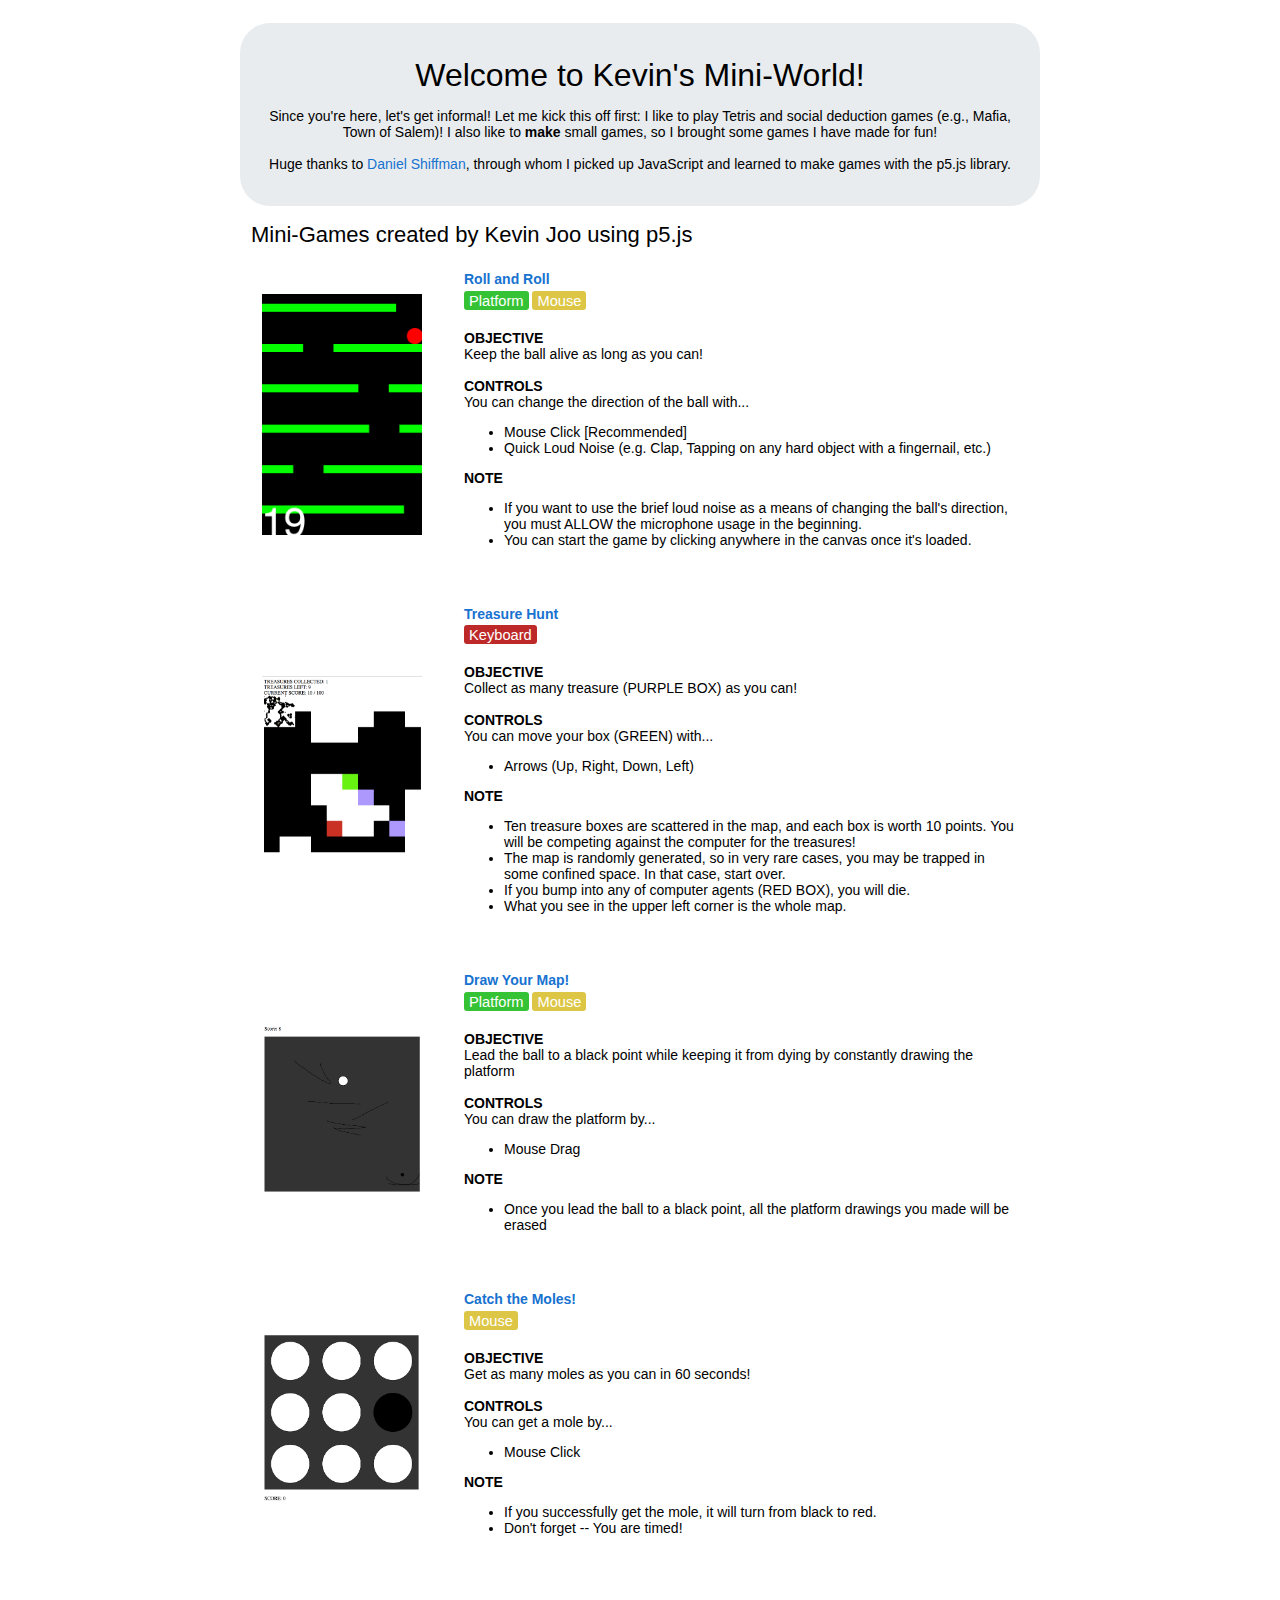
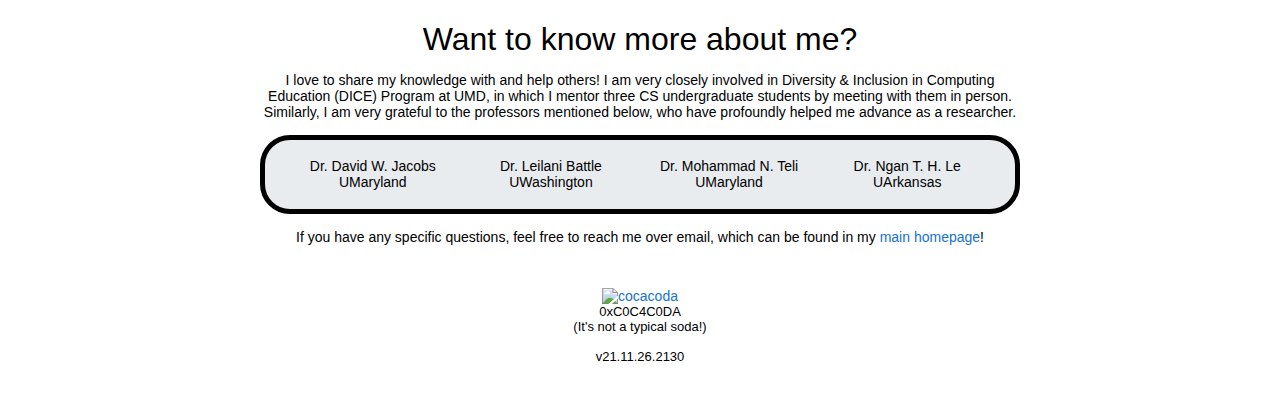
==== miniworld/index.html @ 4f2a66dd "Update the folder name & add honorable mention list" ====
<!DOCTYPE HTML>
<html lang="en"><head><meta http-equiv="Content-Type" content="text/html; charset=UTF-8">

  <title>Kevin Hyekang Joo</title>
  
  <meta name="author" content="Jon Barron">
  <meta name="viewport" content="width=device-width, initial-scale=1">
  
  <link rel="stylesheet" type="text/css" href="../stylesheet.css">
  <link rel="icon" type="image/png" href="../images/cocacoda.png">
  <link rel="stylesheet" href="https://cdn.jsdelivr.net/gh/jpswalsh/academicons@1/css/academicons.min.css">
</head>

<body>
  <table style="width:100%;max-width:800px;border:0px;border-spacing:0px;border-collapse:separate;margin-right:auto;margin-left:auto;"><tbody>
    <tr style="padding:0px">
      <td style="padding:0px">
        <table style="border-radius:30px;margin-top:15px;margin-bottom:15px;background-color:#e9ecef;width:100%;border:0px;border-spacing:0px;border-collapse:separate;margin-right:auto;margin-left:auto;"><tbody>
          <tr style="padding:0px">
            <td style="padding:2.5%;width:100%;vertical-align:middle">
              <p style="text-align:center">
                <name>Welcome to Kevin's Mini-World!</name>
              </p>
              <p style="text-align:center">
                Since you're here, let's get informal! Let me kick this off first: I like to play Tetris and social deduction games (e.g., Mafia, Town of Salem)!
                I also like to <strong>make</strong> small games, so I brought some games I have made for fun! 
                
                <br /><br />Huge thanks to <a href="https://shiffman.net/about/">Daniel Shiffman</a>, through whom I picked up JavaScript and learned to make games with the p5.js library.
              </p>
            </td>
          </tr>
        </tbody></table>
        <table width="100%" align="center" border="0" cellspacing="0" style="padding-left:10px;"><tbody>
          <tr>
            <td>
              <heading>Mini-Games created by Kevin Joo using p5.js</heading>
            </td>
          </tr>
        </tbody></table>
        <table width="100%" align="center" border="0" cellpadding="20"><tbody>
          <tr>
            <td style="padding:20px;width:25%;vertical-align:middle">
              <img src="roll-and-roll/roll.png" alt="roll" width="160">
            </td>
            <td width="75%" valign="center">
              <a href="roll-and-roll/index.html"><strong>Roll and Roll</strong></a>
              <br />
              <span class="category_years">Platform</span>
              <span class="category_new">Mouse</span>
              <br />
              <br />
              <strong>OBJECTIVE</strong><br />
              Keep the ball alive as long as you can!

              <br /><br />
              <strong>CONTROLS</strong><br />
              You can change the direction of the ball with...
              <ul>
                <li>Mouse Click [Recommended]</li>
                <li>Quick Loud Noise (e.g. Clap, Tapping on any hard object with a fingernail, etc.)</li>
              </ul>
              <strong>NOTE</strong><br />
              <ul>
                <li>If you want to use the brief loud noise as a means of changing the ball's direction, you must ALLOW the microphone usage in the beginning.</li>
                <li>You can start the game by clicking anywhere in the canvas once it's loaded.</li>
              </ul>
            </td>
          </tr>
        </tbody></table>
        <table width="100%" align="center" border="0" cellpadding="20"><tbody>
          <tr>
            <td style="padding:20px;width:25%;vertical-align:middle">
              <img src="treasure-hunt/SS/SS7.png" alt="roll" width="160">
            </td>
            <td width="75%" valign="center">
              <a href="treasure-hunt/index.html"><strong>Treasure Hunt</strong></a>
              <br />
              <span class="category_computervision">Keyboard</span>
              <br />
              <br />
              <strong>OBJECTIVE</strong><br />
              Collect as many treasure (PURPLE BOX) as you can!

              <br /><br />
              <strong>CONTROLS</strong><br />
              You can move your box (GREEN) with...
              <ul>
                <li>Arrows (Up, Right, Down, Left)</li>
              </ul>
              <strong>NOTE</strong><br />
              <ul>
                <li>Ten treasure boxes are scattered in the map, and each box is worth 10 points.  You will be competing against the computer for the treasures!</li>
                <li>The map is randomly generated, so in very rare cases, you may be trapped in some confined space.  In that case, start over.</li>
                <li>If you bump into any of computer agents (RED BOX), you will die.</li>
                <li>What you see in the upper left corner is the whole map.</li>
              </ul>
            </td>
          </tr>
        </tbody></table>
        <table width="100%" align="center" border="0" cellpadding="20"><tbody>
          <tr>
            <td style="padding:20px;width:25%;vertical-align:middle">
              <img src="draw-your-map/SS/SS1.png" alt="roll" width="160">
            </td>
            <td width="75%" valign="center">
              <a href="draw-your-map/index.html"><strong>Draw Your Map!</strong></a>
              <br />
              <span class="category_years">Platform</span>
              <span class="category_new">Mouse</span>
              <br />
              <br />
              <strong>OBJECTIVE</strong><br />
              Lead the ball to a black point while keeping it from dying by constantly drawing the platform

              <br /><br />
              <strong>CONTROLS</strong><br />
              You can draw the platform by...
              <ul>
                <li>Mouse Drag</li>
              </ul>
              <strong>NOTE</strong><br />
              <ul>
                <li>Once you lead the ball to a black point, all the platform drawings you made will be erased</li>
              </ul>
            </td>
          </tr>
        </tbody></table>
        <!-- <table width="100%" align="center" border="0" cellpadding="20"><tbody>
          <tr>
            <td style="padding:20px;width:25%;vertical-align:middle">
              <img src="hunter/Screenshot/SS4.png" alt="roll" width="160">
            </td>
            <td width="75%" valign="center">
              <a href="hunter/index.html"><strong>Hunter</strong></a>
              <br />
              <span class="category_new">Mouse</span>
              <br />
              <br />
              <strong>OBJECTIVE</strong><br />
              Kill all the enemies <strong>(Circles of any color & Rectangles in the air)</strong> while keeping track of your HP and Bullets.

              <br /><br />
              <strong>CONTROLS</strong><br />
              You can attack the enemies by...
              <ul>
                <li>Mouse Click</li>
              </ul>
              <strong>NOTE</strong><br />
              <ul>
                <li>Circular enemies are always on the terrain, while rectangular enemies are always in the air.</li>
                <li>Valuewise, white circular enemies &lt; colorful circular enemies &lt; rectangular enemies </li>
                <li>Circular enemies are immobile while rectangular enemies are mobile at differing speed</li>
              </ul>
            </td>
          </tr>
        </tbody></table> -->
        <table width="100%" align="center" border="0" cellpadding="20"><tbody>
          <tr>
            <td style="padding:20px;width:25%;vertical-align:middle">
              <img src="catch-the-moles/SS/SS1.png" alt="roll" width="160">
            </td>
            <td width="75%" valign="center">
              <a href="catch-the-moles/index.html"><strong>Catch the Moles!</strong></a>
              <br />
              <span class="category_new">Mouse</span>
              <br />
              <br />
              <strong>OBJECTIVE</strong><br />
              Get as many moles as you can in 60 seconds!

              <br /><br />
              <strong>CONTROLS</strong><br />
              You can get a mole by...
              <ul>
                <li>Mouse Click</li>
              </ul>
              <strong>NOTE</strong><br />
              <ul>
                <li>If you successfully get the mole, it will turn from black to red.</li>
                <li>Don't forget -- You are timed!</li>
              </ul>
            </td>
          </tr>
        </tbody></table>
      </td>
    </tr>
  </table>
  <table style="width:100%;max-width:800px;border:0px;border-spacing:0px;border-collapse:separate;margin-right:auto;margin-left:auto;"><tbody>
    <tr style="padding:0px">
      <td style="padding:0px">
        <table style="border-radius:30px;margin-top:15px;margin-bottom:15px;width:100%;border:0px;border-spacing:0px;border-collapse:separate;margin-right:auto;margin-left:auto;"><tbody>
          <tr style="padding:0px">
            <td style="padding:2.5%;width:100%;vertical-align:middle">
              <p style="text-align:center">
                <name>Want to know more about me?</name>
              </p>
              <p style="text-align:center">
                I love to share my knowledge with and help others! 
                I am very closely involved in Diversity & Inclusion in Computing Education (DICE) Program at UMD, in which I mentor three CS undergraduate students by meeting with them in person.
                Similarly, I am very grateful to the professors mentioned below, who have profoundly helped me advance as a researcher.
              </p>
              <table style="border: 5px solid;border-radius:30px;margin-top:15px;margin-bottom:15px;background-color:#e9ecef;width:100%;border-spacing:0px;border-collapse:separate;margin-right:auto;margin-left:auto;"><tbody>
                <tr style="padding:0px">
                  <td style="padding:2.5%;width:100%;vertical-align:middle">
                    <div style="text-align: center;">
                      <div class='row'>
                        <div class='column'>
                          Dr. David W. Jacobs
                        </div>
                        <div class='column'>
                          Dr. Leilani Battle
                        </div>
                        <div class='column'>
                          Dr. Mohammad N. Teli
                        </div>
                        <div class='column'>
                          Dr. Ngan T. H. Le
                        </div>
                      </div>
                      <div class='row'>
                        <div class='column'>
                          UMaryland
                        </div>
                        <div class='column'>
                          UWashington
                        </div>
                        <div class='column'>
                          UMaryland
                        </div>
                        <div class='column'>
                          UArkansas
                        </div>
                      </div>
                    </div>
                  </td>
                </tr>
              </tbody></table>
              <p style="text-align:center">
                If you have any specific questions, feel free to reach me over email, which can be found in my <a href="https://hyekang.info/">main homepage</a>!
              </p>
              <br />
              <p style="text-align:center;font-size:small;">
                <a href="https://raw.githubusercontent.com/hyekangjoo/hyekangjoo.github.io/master/images/cocacoda-orig.png"><img src="../images/cocacoda-orig.png" alt="cocacoda" width="50"></a>
                <br />
                0xC0C4C0DA
                <br />
                (It's not a typical soda!)
                <br />
                <br />
                v21.11.26.2130
              </p>
            </td>
          </tr>
        </tbody></table>
      </td>
    </tr>
  </tbody></table>
</body>

</html>
---- stylesheet.css ----
.row {
  display: flex;
  flex-direction: row;
  flex-wrap: wrap;
  width: 100%;
}

.column {
  display: flex;
  flex-direction: column;
  flex-basis: 100%;
  flex: 1;
}

.img_container {
  margin-right: 20px;
  display: inline-block;
}

.pic_img {
  width: 30px;
  height: 30px;
  filter: brightness(0);
}

.pic_img:hover {
  filter: brightness(0) invert(0.5);
}


.text {
  text-align:center;
}

.img_container .pic .pic_img .text {
  display: inline-block;
}

.scrolling::-webkit-scrollbar-track {
  /* border: 1px solid #000; */
  padding: 2px 0;
  border-radius: 10px;
  background-color: #ccc;
}

.scrolling::-webkit-scrollbar {
  width: 10px;
}

.scrolling::-webkit-scrollbar-thumb {
  border-radius: 10px;
  box-shadow: inset 0 0 6px rgba(0,0,0,.3);
  background-color: #e9ecef;
  /* border: 1px solid #000; */
}

.category_new {
  background-color: #ddc645;
  color: white;
  display: inline;
  border-radius: 3px;
  font-size: 11pt;
  padding: 1.5px 5px;
  font-weight: 500;
  line-height: 20pt;
}

.category_years {
  background-color: #35c335;
  color: white;
  display: inline;
  border-radius: 3px;
  font-size: 11pt;
  padding: 1.5px 5px;
  font-weight: 500;
  line-height: 20pt;
}

.category_list {
  background-color: #ccc;
  color: white;
  display: inline;
  border-radius: 3px;
  font-size: 11pt;
  padding: 1.5px 5px;
  font-weight: 500;
  line-height: 20pt;
}


.category_oral {
  background-color: #000;
  color: white;
  display: inline;
  border-radius: 3px;
  font-size: 11pt;
  padding: 1.5px 5px;
  font-weight: 500;
  line-height: 20pt;
}

.category_computervision {
  background-color: #bd2929;
  color: white;
  display: inline;
  border-radius: 3px;
  font-size: 11pt;
  padding: 1.5px 5px;
  font-weight: 500;
  line-height: 20pt;
}

.category_machinelearning {
  background-color: #47b9b9;
  color: white;
  display: inline;
  border-radius: 3px;
  font-size: 11pt;
  padding: 1.5px 5px;
  font-weight: 500;
  line-height: 20pt;
}

.category_hci {
  background-color: #674ac8;
  color: white;
  display: inline;
  border-radius: 3px;
  font-size: 11pt;
  padding: 1.5px 5px;
  font-weight: 500;
  line-height: 20pt;
}

/* latin-ext */
@font-face {
  font-family: 'Lato';
  font-style: italic;
  font-weight: 400;
  src: local('Lato Italic'), local('Lato-Italic'), url(https://fonts.gstatic.com/s/lato/v15/S6u8w4BMUTPHjxsAUi-qNiXg7eU0.woff2) format('woff2');
  unicode-range: U+0100-024F, U+0259, U+1E00-1EFF, U+2020, U+20A0-20AB, U+20AD-20CF, U+2113, U+2C60-2C7F, U+A720-A7FF;
}
/* latin */
@font-face {
  font-family: 'Lato';
  font-style: italic;
  font-weight: 400;
  src: local('Lato Italic'), local('Lato-Italic'), url(https://fonts.gstatic.com/s/lato/v15/S6u8w4BMUTPHjxsAXC-qNiXg7Q.woff2) format('woff2');
  unicode-range: U+0000-00FF, U+0131, U+0152-0153, U+02BB-02BC, U+02C6, U+02DA, U+02DC, U+2000-206F, U+2074, U+20AC, U+2122, U+2191, U+2193, U+2212, U+2215, U+FEFF, U+FFFD;
}
/* latin-ext */
@font-face {
  font-family: 'Lato';
  font-style: italic;
  font-weight: 700;
  src: local('Lato Bold Italic'), local('Lato-BoldItalic'), url(https://fonts.gstatic.com/s/lato/v15/S6u_w4BMUTPHjxsI5wq_FQftx9897sxZ.woff2) format('woff2');
  unicode-range: U+0100-024F, U+0259, U+1E00-1EFF, U+2020, U+20A0-20AB, U+20AD-20CF, U+2113, U+2C60-2C7F, U+A720-A7FF;
}
/* latin */
@font-face {
  font-family: 'Lato';
  font-style: italic;
  font-weight: 700;
  src: local('Lato Bold Italic'), local('Lato-BoldItalic'), url(https://fonts.gstatic.com/s/lato/v15/S6u_w4BMUTPHjxsI5wq_Gwftx9897g.woff2) format('woff2');
  unicode-range: U+0000-00FF, U+0131, U+0152-0153, U+02BB-02BC, U+02C6, U+02DA, U+02DC, U+2000-206F, U+2074, U+20AC, U+2122, U+2191, U+2193, U+2212, U+2215, U+FEFF, U+FFFD;
}
/* latin-ext */
@font-face {
  font-family: 'Lato';
  font-style: normal;
  font-weight: 400;
  src: local('Lato Regular'), local('Lato-Regular'), url(https://fonts.gstatic.com/s/lato/v15/S6uyw4BMUTPHjxAwXiWtFCfQ7A.woff2) format('woff2');
  unicode-range: U+0100-024F, U+0259, U+1E00-1EFF, U+2020, U+20A0-20AB, U+20AD-20CF, U+2113, U+2C60-2C7F, U+A720-A7FF;
}
/* latin */
@font-face {
  font-family: 'Lato';
  font-style: normal;
  font-weight: 400;
  src: local('Lato Regular'), local('Lato-Regular'), url(https://fonts.gstatic.com/s/lato/v15/S6uyw4BMUTPHjx4wXiWtFCc.woff2) format('woff2');
  unicode-range: U+0000-00FF, U+0131, U+0152-0153, U+02BB-02BC, U+02C6, U+02DA, U+02DC, U+2000-206F, U+2074, U+20AC, U+2122, U+2191, U+2193, U+2212, U+2215, U+FEFF, U+FFFD;
}
/* latin-ext */
@font-face {
  font-family: 'Lato';
  font-style: normal;
  font-weight: 700;
  src: local('Lato Bold'), local('Lato-Bold'), url(https://fonts.gstatic.com/s/lato/v15/S6u9w4BMUTPHh6UVSwaPGQ3q5d0N7w.woff2) format('woff2');
  unicode-range: U+0100-024F, U+0259, U+1E00-1EFF, U+2020, U+20A0-20AB, U+20AD-20CF, U+2113, U+2C60-2C7F, U+A720-A7FF;
}
/* latin */
@font-face {
  font-family: 'Lato';
  font-style: normal;
  font-weight: 700;
  src: local('Lato Bold'), local('Lato-Bold'), url(https://fonts.gstatic.com/s/lato/v15/S6u9w4BMUTPHh6UVSwiPGQ3q5d0.woff2) format('woff2');
  unicode-range: U+0000-00FF, U+0131, U+0152-0153, U+02BB-02BC, U+02C6, U+02DA, U+02DC, U+2000-206F, U+2074, U+20AC, U+2122, U+2191, U+2193, U+2212, U+2215, U+FEFF, U+FFFD;
}

a {
  color: #1772d0;
  text-decoration: none;
}

a:focus,
a:hover {
  color: #f09228;
  text-decoration: none;
}

body,
td,
th,
tr,
p,
a {
  font-family: 'Lato', Verdana, Helvetica, sans-serif;
  font-size: 14px
}

strong {
  font-family: 'Lato', Verdana, Helvetica, sans-serif;
  font-size: 14px;
}

heading {
  font-family: 'Lato', Verdana, Helvetica, sans-serif;
  font-size: 22px;
}

papertitle {
  font-family: 'Lato', Verdana, Helvetica, sans-serif;
  font-size: 14px;
  font-weight: 700
}

name {
  font-family: 'Lato', Verdana, Helvetica, sans-serif;
  font-size: 32px;
}

.one {
  width: 160px;
  height: 160px;
  position: relative;
}

.two {
  width: 160px;
  height: 160px;
  position: absolute;
  transition: opacity .2s ease-in-out;
  -moz-transition: opacity .2s ease-in-out;
  -webkit-transition: opacity .2s ease-in-out;
}

.fade {
  transition: opacity .2s ease-in-out;
  -moz-transition: opacity .2s ease-in-out;
  -webkit-transition: opacity .2s ease-in-out;
}

span.highlight {
  background-color: #ffffd0;
}
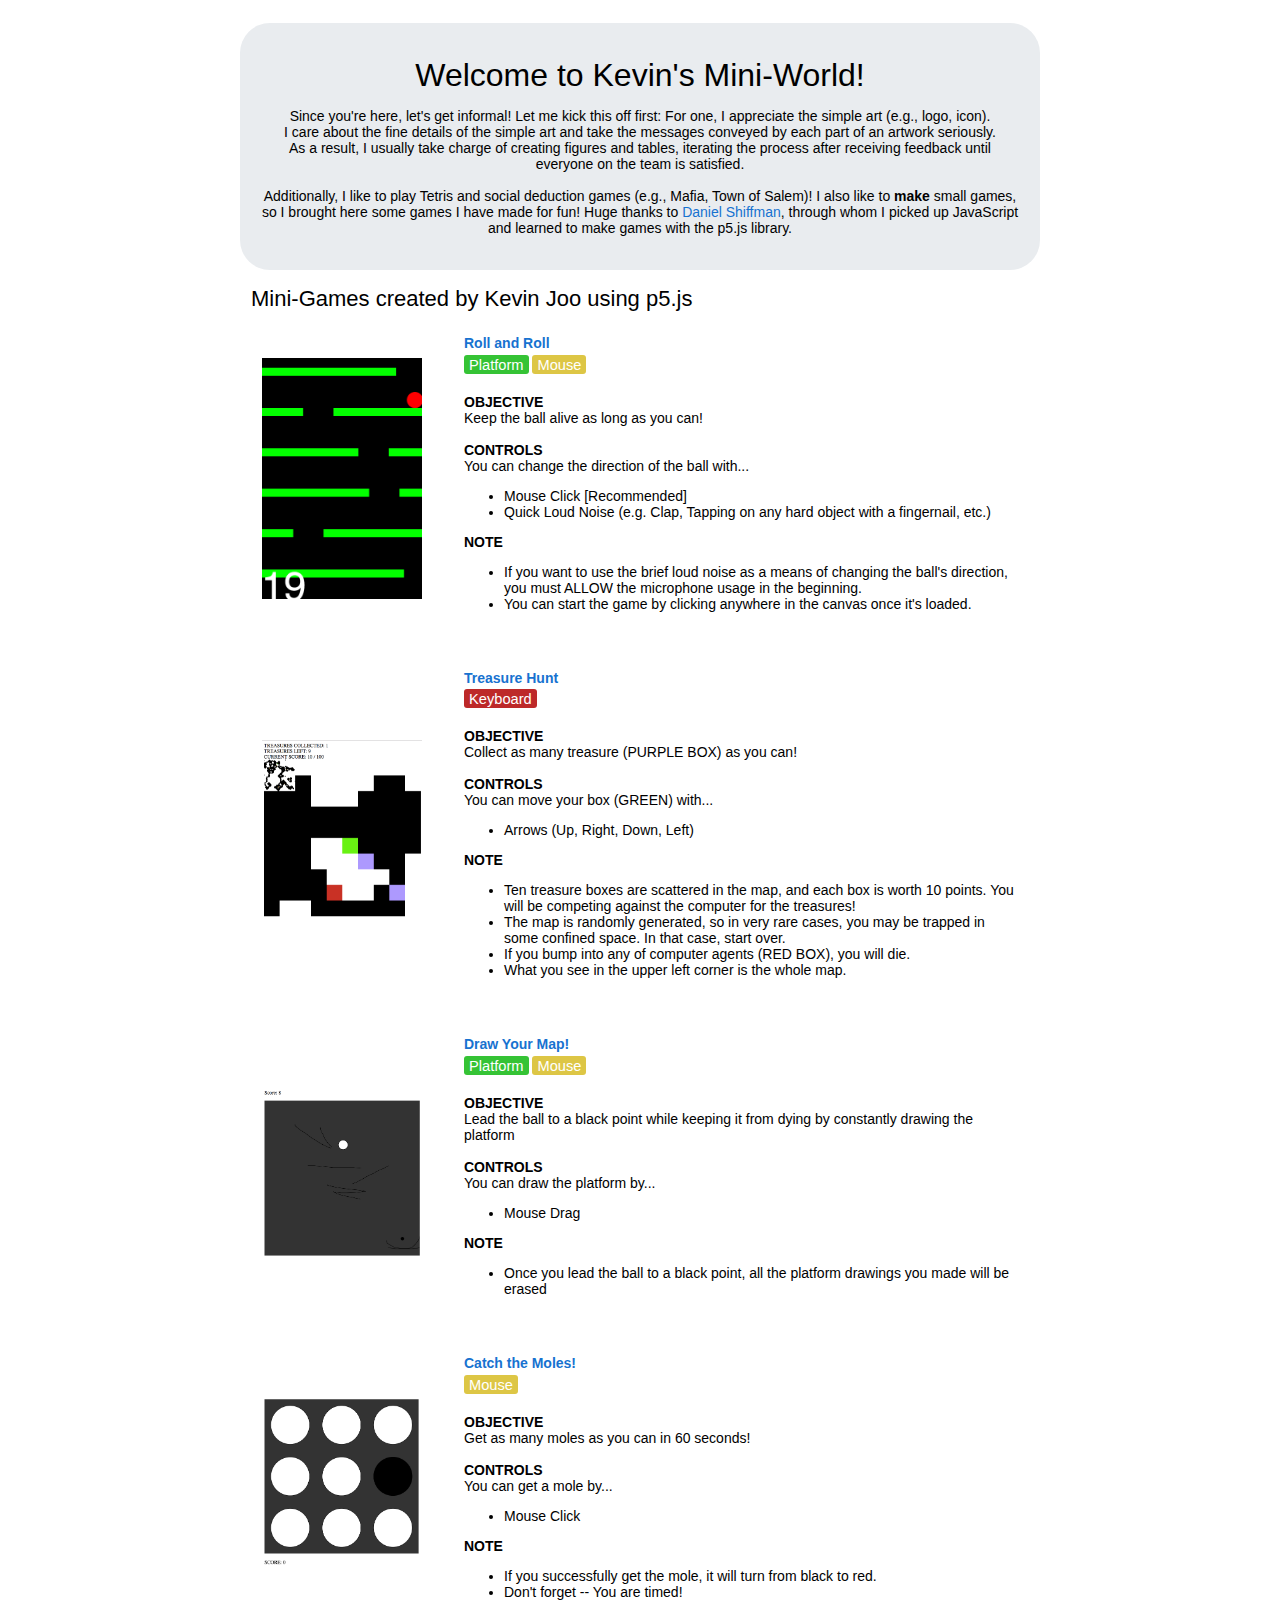
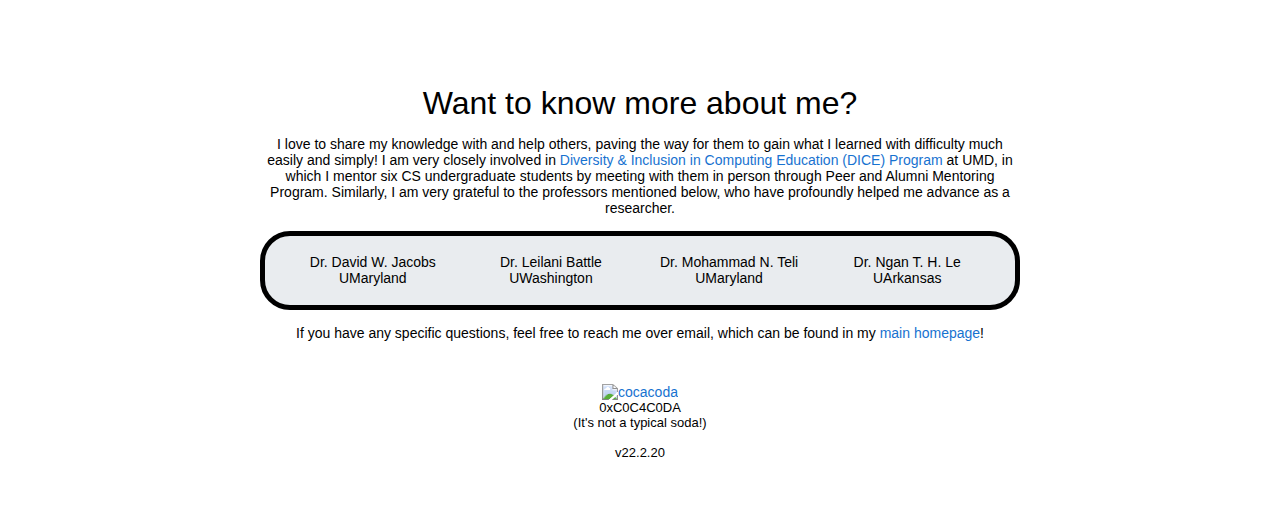
==== commit 9877d492: "Big update: fix bio, add hobby pitch, update news (3/22 - 5/22), revamp UI a little bit, google ment" ====
--- a/miniworld/index.html
+++ b/miniworld/index.html
@@ -22,10 +22,12 @@
                 <name>Welcome to Kevin's Mini-World!</name>
               </p>
               <p style="text-align:center">
-                Since you're here, let's get informal! Let me kick this off first: I like to play Tetris and social deduction games (e.g., Mafia, Town of Salem)!
-                I also like to <strong>make</strong> small games, so I brought some games I have made for fun! 
-                
-                <br /><br />Huge thanks to <a href="https://shiffman.net/about/">Daniel Shiffman</a>, through whom I picked up JavaScript and learned to make games with the p5.js library.
+                Since you're here, let's get informal! Let me kick this off first: For one, I appreciate the simple art (e.g., logo, icon).  
+                <br />I care about the fine details of the simple art and take the messages conveyed by each part of an artwork seriously.  
+                <br />As a result, I usually take charge of creating figures and tables, iterating the process after receiving feedback until everyone on the team is satisfied.
+                <br /><br />Additionally, I like to play Tetris and social deduction games (e.g., Mafia, Town of Salem)!
+                I also like to <strong>make</strong> small games, so I brought here some games I have made for fun! 
+                Huge thanks to <a href="https://shiffman.net/about/">Daniel Shiffman</a>, through whom I picked up JavaScript and learned to make games with the p5.js library.
               </p>
             </td>
           </tr>
@@ -185,6 +187,25 @@
       </td>
     </tr>
   </table>
+  <!-- <table style="width:100%;max-width:800px;border:0px;border-spacing:0px;border-collapse:separate;margin-right:auto;margin-left:auto;"><tbody>
+    <tr style="padding:0px">
+      <td style="padding:0px">
+        <table style="border-radius:30px;width:100%;border-spacing:0px;border-collapse:separate;margin-right:auto;margin-left:auto;"><tbody>
+          <tr style="padding:0px">
+            <td style="padding-left:2.5%;padding-right:2.5%;width:100%;vertical-align:middle">
+              <p style="text-align:center">
+                <name>Fun facts about me!</name>
+              </p>
+              <ul style="text-align:center;list-style-position:inside">
+                <li>I did not have a Twitter account until Feb. 2022!</li>
+                <li>The original name of VegaPlus is Scalable Vega, and I came up with the new name!</li>
+              </ul>
+            </td>
+          </tr>
+        </tbody></table>
+      </td>
+    </tr>
+  </tbody></table> -->
   <table style="width:100%;max-width:800px;border:0px;border-spacing:0px;border-collapse:separate;margin-right:auto;margin-left:auto;"><tbody>
     <tr style="padding:0px">
       <td style="padding:0px">
@@ -195,8 +216,9 @@
                 <name>Want to know more about me?</name>
               </p>
               <p style="text-align:center">
-                I love to share my knowledge with and help others! 
-                I am very closely involved in Diversity & Inclusion in Computing Education (DICE) Program at UMD, in which I mentor three CS undergraduate students by meeting with them in person.
+                I love to share my knowledge with and help others, paving the way for them to gain what I learned with difficulty much easily and simply! 
+                I am very closely involved in <a href="https://inclusion.cs.umd.edu/programs">Diversity & Inclusion in Computing Education (DICE) Program</a> at UMD, in which I mentor 
+                six CS undergraduate students by meeting with them in person through Peer and Alumni Mentoring Program.
                 Similarly, I am very grateful to the professors mentioned below, who have profoundly helped me advance as a researcher.
               </p>
               <table style="border: 5px solid;border-radius:30px;margin-top:15px;margin-bottom:15px;background-color:#e9ecef;width:100%;border-spacing:0px;border-collapse:separate;margin-right:auto;margin-left:auto;"><tbody>
@@ -247,7 +269,7 @@
                 (It's not a typical soda!)
                 <br />
                 <br />
-                v21.11.26.2130
+                v22.2.20
               </p>
             </td>
           </tr>
--- a/stylesheet.css
+++ b/stylesheet.css
@@ -1,3 +1,60 @@
+.waving-hand {
+  animation-name: highfive;
+  animation-duration: 2s;
+  animation-iteration-count: infinite;
+  transform-origin: 70% 70%;
+  display: inline-block;
+}
+
+@keyframes highfive {
+  0% { transform: scale(0.5) }
+  3% { transform: scale(0.6) }  /* The following five values can be played with to make the waving more or less extreme */
+  7% { transform: scale(0.7) }
+  10% { transform: scale(0.8) }
+  13% { transform: scale(0.9) }
+  17% { transform: scale(1) }
+  20% { transform: scale(1) }
+}
+
+@keyframes wave-animation {
+  0% { transform: rotate( 0.0deg) }
+  15% { transform: rotate(14.0deg) }  /* The following five values can be played with to make the waving more or less extreme */
+  30% { transform: rotate(-8.0deg) }
+  40% { transform: rotate(14.0deg) }
+  50% { transform: rotate(-4.0deg) }
+  60% { transform: rotate(10.0deg) }
+  70% { transform: rotate( 0.0deg) }  /* Reset for the last half to pause */
+ 100% { transform: rotate( 0.0deg) }
+}
+
+#pubtype-select{
+  font-size: 13px;
+  padding: 10px 8px 10px 14px;
+  background: #fff;
+  border: 1px solid #ccc;
+  border-radius: 6px;
+  overflow: hidden;
+  position: relative;
+}
+
+#pubtype-select .select{
+  width: 120%;
+  background: no-repeat;
+  background-position:80% center;
+}
+
+#pubtype-select .select select{
+  background: transparent;
+  line-height: 1;
+  border: 0;
+  padding: 0;
+  border-radius: 0;
+  width: 120%;
+  position: relative;
+  z-index: 10;
+  font-size: 1em;
+}
+
 .row {
   display: flex;
   flex-direction: row;
@@ -206,6 +263,10 @@
 a:hover {
   color: #f09228;
   text-decoration: none;
+}
+
+a.pi:hover {
+  color: #59d34e
 }
 
 body,
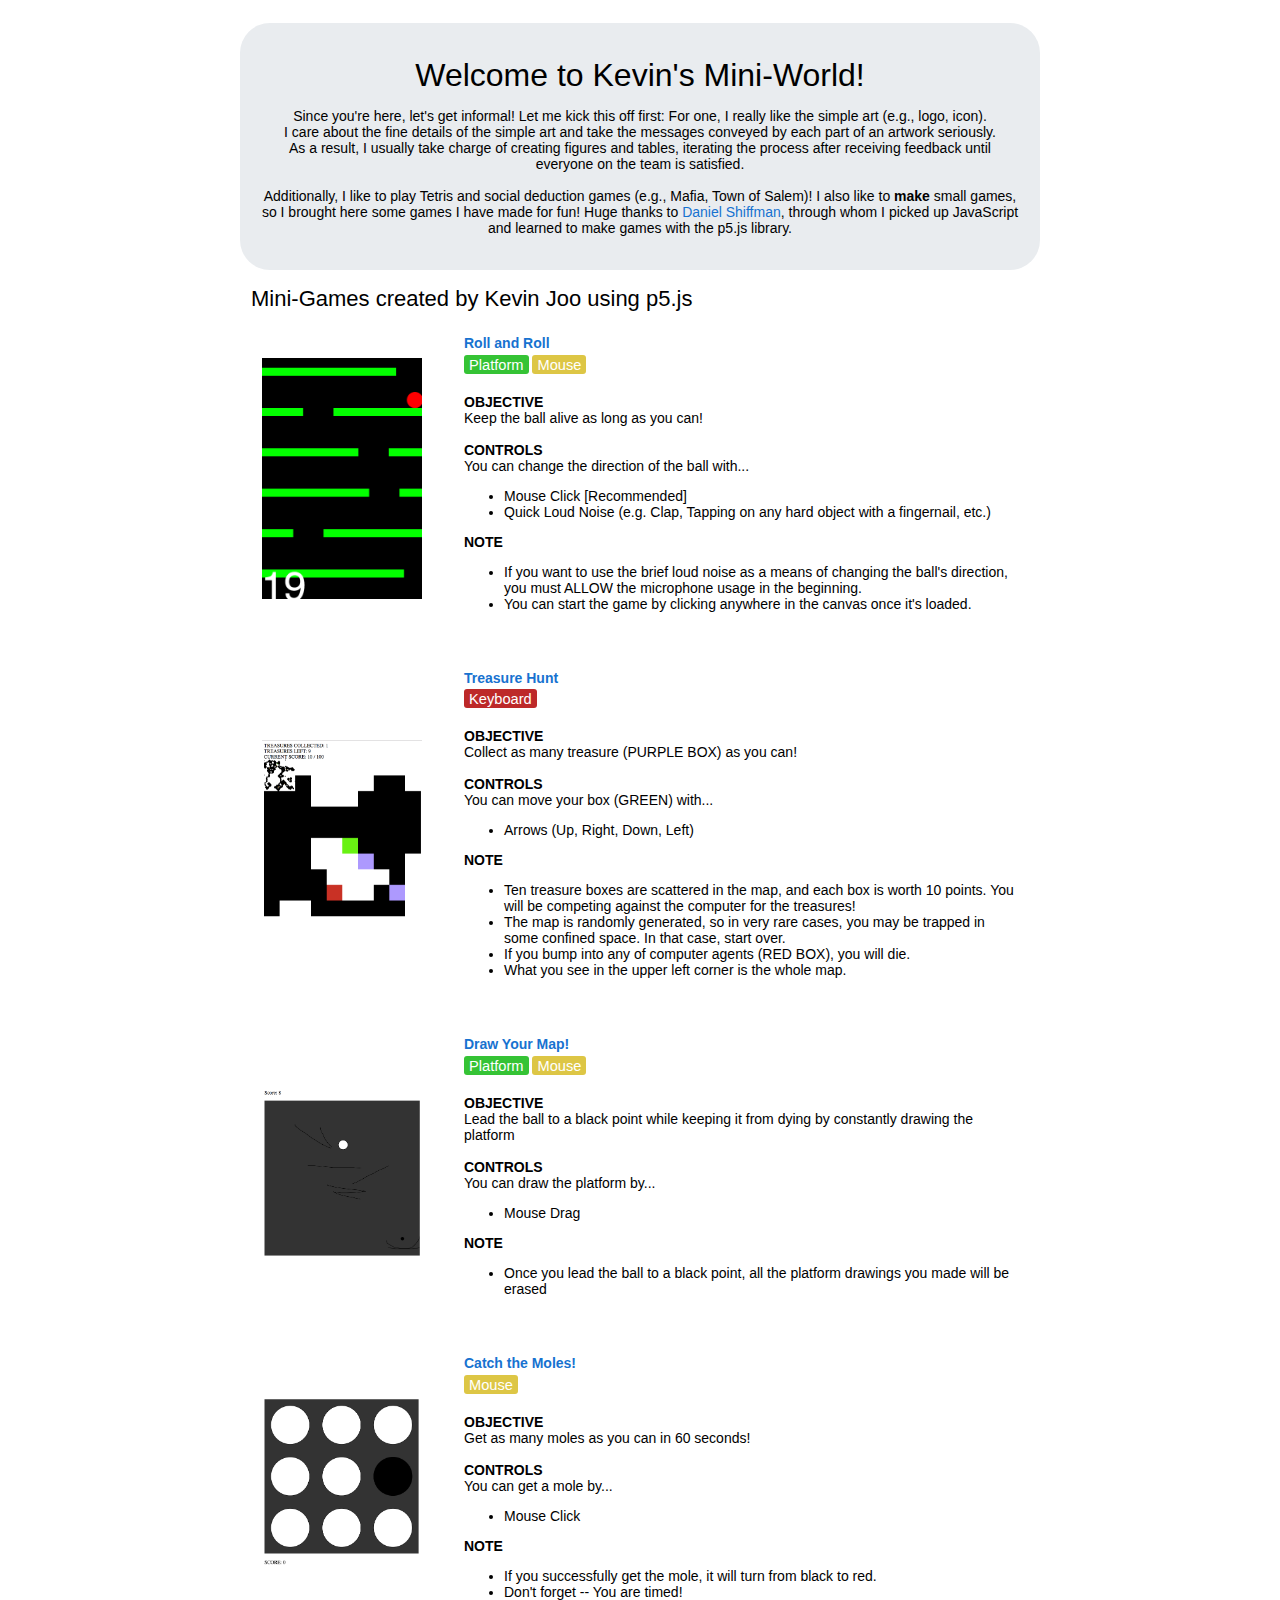
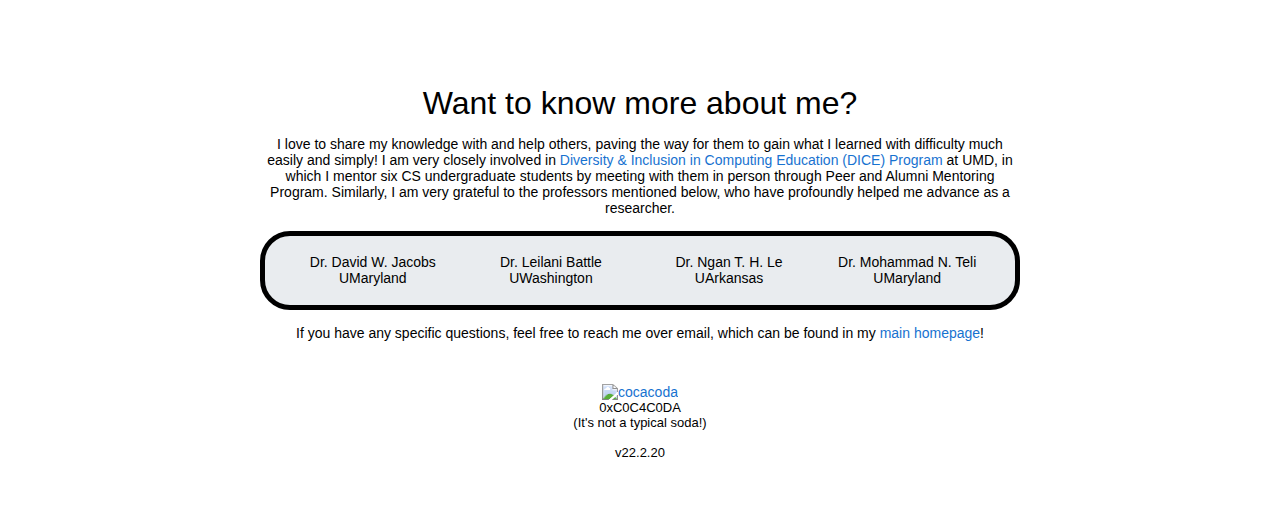
==== commit e5df1646: "Update bio" ====
--- a/miniworld/index.html
+++ b/miniworld/index.html
@@ -22,7 +22,7 @@
                 <name>Welcome to Kevin's Mini-World!</name>
               </p>
               <p style="text-align:center">
-                Since you're here, let's get informal! Let me kick this off first: For one, I appreciate the simple art (e.g., logo, icon).  
+                Since you're here, let's get informal! Let me kick this off first: For one, I really like the simple art (e.g., logo, icon).  
                 <br />I care about the fine details of the simple art and take the messages conveyed by each part of an artwork seriously.  
                 <br />As a result, I usually take charge of creating figures and tables, iterating the process after receiving feedback until everyone on the team is satisfied.
                 <br /><br />Additionally, I like to play Tetris and social deduction games (e.g., Mafia, Town of Salem)!
@@ -233,10 +233,10 @@
                           Dr. Leilani Battle
                         </div>
                         <div class='column'>
+                          Dr. Ngan T. H. Le
+                        </div>
+                        <div class='column'>
                           Dr. Mohammad N. Teli
-                        </div>
-                        <div class='column'>
-                          Dr. Ngan T. H. Le
                         </div>
                       </div>
                       <div class='row'>
@@ -247,10 +247,10 @@
                           UWashington
                         </div>
                         <div class='column'>
+                          UArkansas
+                        </div>
+                        <div class='column'>
                           UMaryland
-                        </div>
-                        <div class='column'>
-                          UArkansas
                         </div>
                       </div>
                     </div>
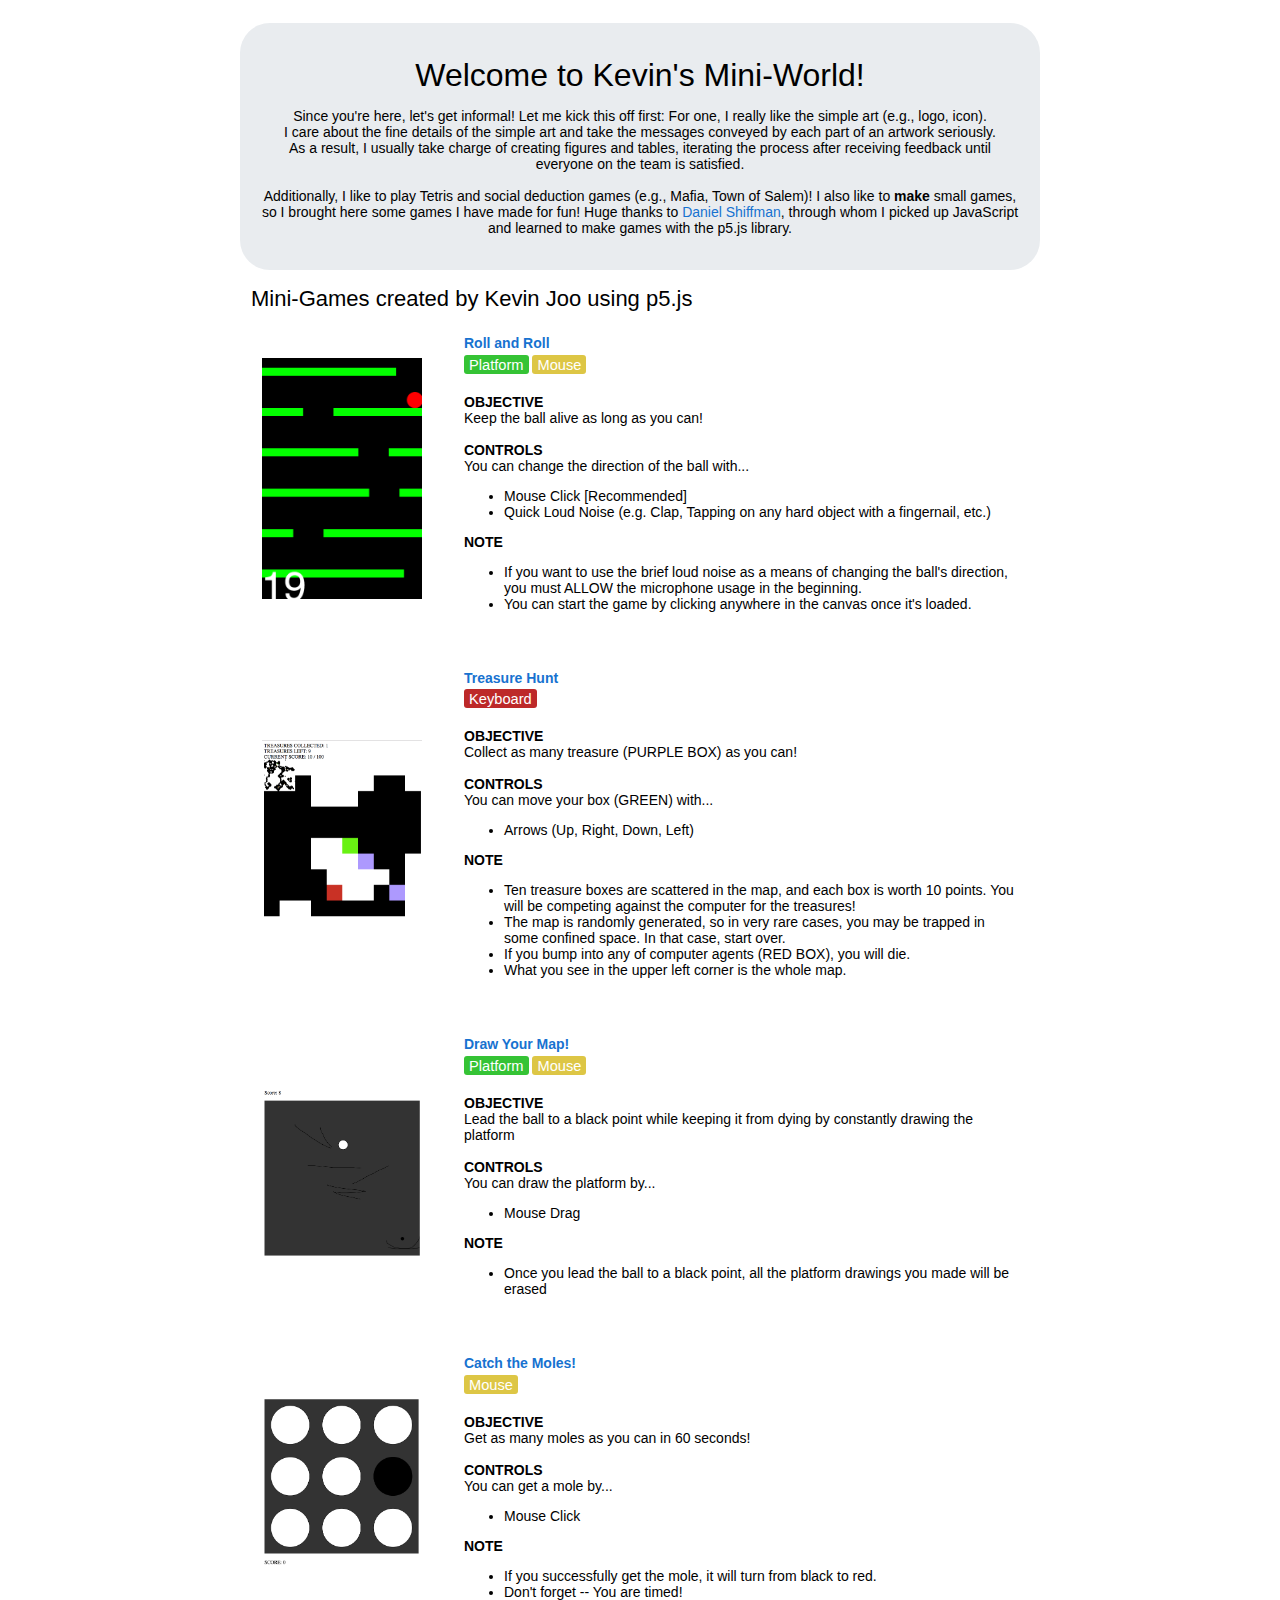
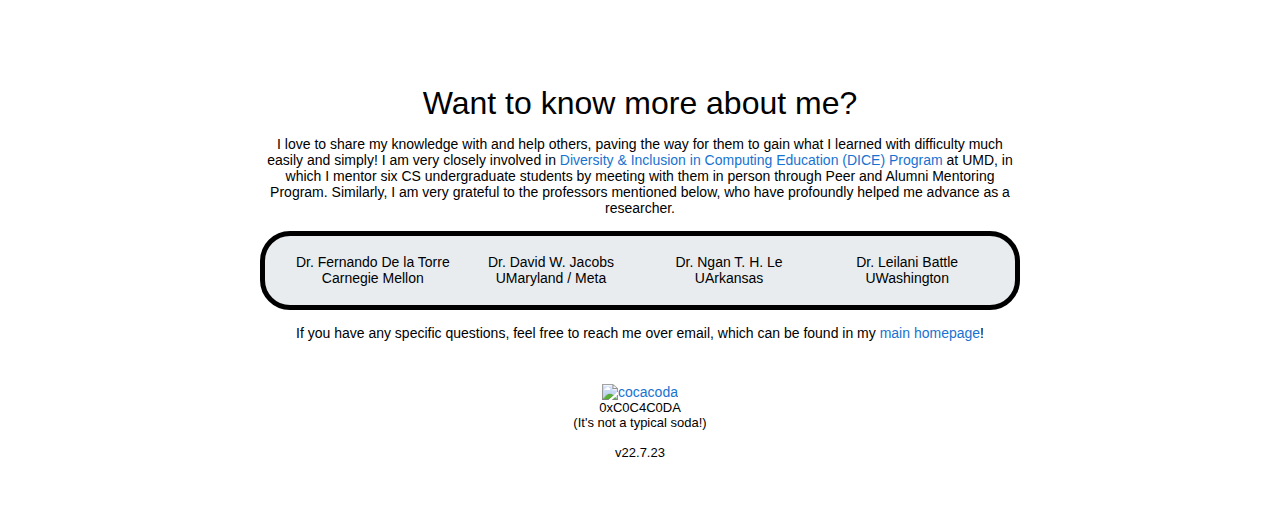
==== commit e4d3ab70: "CMU Update" ====
--- a/miniworld/index.html
+++ b/miniworld/index.html
@@ -227,30 +227,30 @@
                     <div style="text-align: center;">
                       <div class='row'>
                         <div class='column'>
+                          Dr. Fernando De la Torre
+                        </div>
+                        <div class='column'>
                           Dr. David W. Jacobs
                         </div>
                         <div class='column'>
+                          Dr. Ngan T. H. Le
+                        </div>
+                        <div class='column'>
                           Dr. Leilani Battle
-                        </div>
-                        <div class='column'>
-                          Dr. Ngan T. H. Le
-                        </div>
-                        <div class='column'>
-                          Dr. Mohammad N. Teli
                         </div>
                       </div>
                       <div class='row'>
                         <div class='column'>
-                          UMaryland
+                          Carnegie Mellon
+                        </div>
+                        <div class='column'>
+                          UMaryland / Meta
+                        </div>
+                        <div class='column'>
+                          UArkansas
                         </div>
                         <div class='column'>
                           UWashington
-                        </div>
-                        <div class='column'>
-                          UArkansas
-                        </div>
-                        <div class='column'>
-                          UMaryland
                         </div>
                       </div>
                     </div>
@@ -269,7 +269,7 @@
                 (It's not a typical soda!)
                 <br />
                 <br />
-                v22.2.20
+                v22.7.23
               </p>
             </td>
           </tr>
--- a/stylesheet.css
+++ b/stylesheet.css
@@ -1,3 +1,230 @@
+/* Tooltip Guide: https://tutorialzine.com/2014/07/css-inline-help-tips */
+
+.help-tip2{
+  position: relative;
+  bottom: 0px;
+  left: 0px;
+  text-align: center;
+  border-radius: 40%;
+  width: 24px;
+  height: 24px;
+  font-size: 14px;
+  cursor: default;
+  padding: 0px 5px;
+}
+
+.help-tip2:before{
+  content:'Email';
+}
+
+.help-tip2:hover p{
+  display:block;
+  transform-origin: 100% 0%;
+
+  -webkit-animation: fadeIn 0.3s ease-in-out;
+  animation: fadeIn 0.3s ease-in-out;
+}
+
+.help-tip2 p{    /* The tooltip */
+  display: none;
+  text-align: left;
+  background-color: #1E2021;
+  padding: 10px;
+  width: 270px;
+  position: absolute;
+  border-radius: 3px;
+  box-shadow: 1px 1px 1px rgba(0, 0, 0, 0.2);
+  right: -240px;
+  color: #FFF;
+  font-size: 13px;
+  line-height: 1.4;
+}
+
+.help-tip2 p:before{ /* The pointer of the tooltip */
+  position: absolute;
+  content: '';
+  width:0;
+  height: 0;
+  border:10px solid transparent;
+  border-bottom-color:#1E2021;
+  right: 250px;
+  top:-19px;
+}
+
+.help-tip2 p:after{ /* Prevents the tooltip from being hidden */
+  width:100%;
+  height:40px;
+  content:'';
+  position: absolute;
+  top:-40px;
+  left:0;
+}
+
+/* Tooltip Guide: https://tutorialzine.com/2014/07/css-inline-help-tips */
+
+.help-tip{
+  position: relative;
+  bottom: 0px;
+  left: 0px;
+  text-align: center;
+  background-color: #BCDBEA;
+  border-radius: 40%;
+  width: 24px;
+  height: 24px;
+  font-size: 14px;
+  line-height: 26px;
+  cursor: default;
+  padding: 0px 5px;
+}
+
+.help-tip:before{
+  content:'?';
+  font-weight: bold;
+  color:#fff;
+}
+
+.help-tip:hover p{
+  display:block;
+  transform-origin: 100% 0%;
+
+  -webkit-animation: fadeIn 0.3s ease-in-out;
+  animation: fadeIn 0.3s ease-in-out;
+}
+
+.help-tip p{    /* The tooltip */
+  display: none;
+  text-align: left;
+  background-color: #1E2021;
+  padding: 20px;
+  width: 300px;
+  position: absolute;
+  border-radius: 3px;
+  box-shadow: 1px 1px 1px rgba(0, 0, 0, 0.2);
+  right: -4px;
+  color: #FFF;
+  font-size: 13px;
+  line-height: 1.4;
+}
+
+.help-tip p:before{ /* The pointer of the tooltip */
+  position: absolute;
+  content: '';
+  width:0;
+  height: 0;
+  border:10px solid transparent;
+  border-bottom-color:#1E2021;
+  right: 2.5px;
+  top:-19px;
+}
+
+.help-tip p:after{ /* Prevents the tooltip from being hidden */
+  width:100%;
+  height:40px;
+  content:'';
+  position: absolute;
+  top:-40px;
+  left:0;
+}
+
+/* CSS animation */
+
+@-webkit-keyframes fadeIn {
+  0% { 
+      opacity:0; 
+      transform: scale(0.6);
+  }
+
+  100% {
+      opacity:100%;
+      transform: scale(1);
+  }
+}
+
+@keyframes fadeIn {
+  0% { opacity:0; }
+  100% { opacity:100%; }
+}
+
+.slider {
+  overflow: hidden;
+}
+
+.slides {
+  width: 500%;
+  display: flex;
+}
+
+.slides input {
+  display: none;
+}
+
+.slide {
+  width: 20%;
+  transition: 2s;
+}
+
+.navigation-manual {
+  position: absolute;
+  display: flex;
+  width: 250px;
+  justify-content: center;
+  margin-top: 280px;
+}
+
+.manual-btn {
+  border: 2px solid;
+  padding: 5px;
+  border-radius: 5px;
+  cursor: pointer;
+  transition: 1s;
+}
+
+.manual-btn:not(:last-child) {
+  margin-right: 30px;
+}
+
+.manual-btn:hover {
+  background: #a7a7a7;
+}
+
+#radio1:checked ~ .first {
+  margin-left: 0;
+}
+#radio2:checked ~ .first {
+  margin-left: -20%;
+}
+#radio3:checked ~ .first {
+  margin-left: -40%;
+}
+
+.navigation-auto {
+  position: absolute;
+  display: flex;
+  width: 250px;
+  justify-content: center;
+  margin-top: 280px;
+}
+
+.navigation-auto div {
+  border: 2px solid #555555;
+  padding: 5px;
+  border-radius: 5px;
+  transition: 1s;
+}
+
+.navigation-auto div:not(:last-child) {
+  margin-right: 30px;
+}
+#radio1:checked ~ .navigation-auto .auto-btn1 {
+  background: #555555;
+}
+#radio2:checked ~ .navigation-auto .auto-btn2 {
+  background: #555555;
+}
+#radio3:checked ~ .navigation-auto .auto-btn3 {
+  background: #555555;
+}
+
 .waving-hand {
   animation-name: highfive;
   animation-duration: 2s;
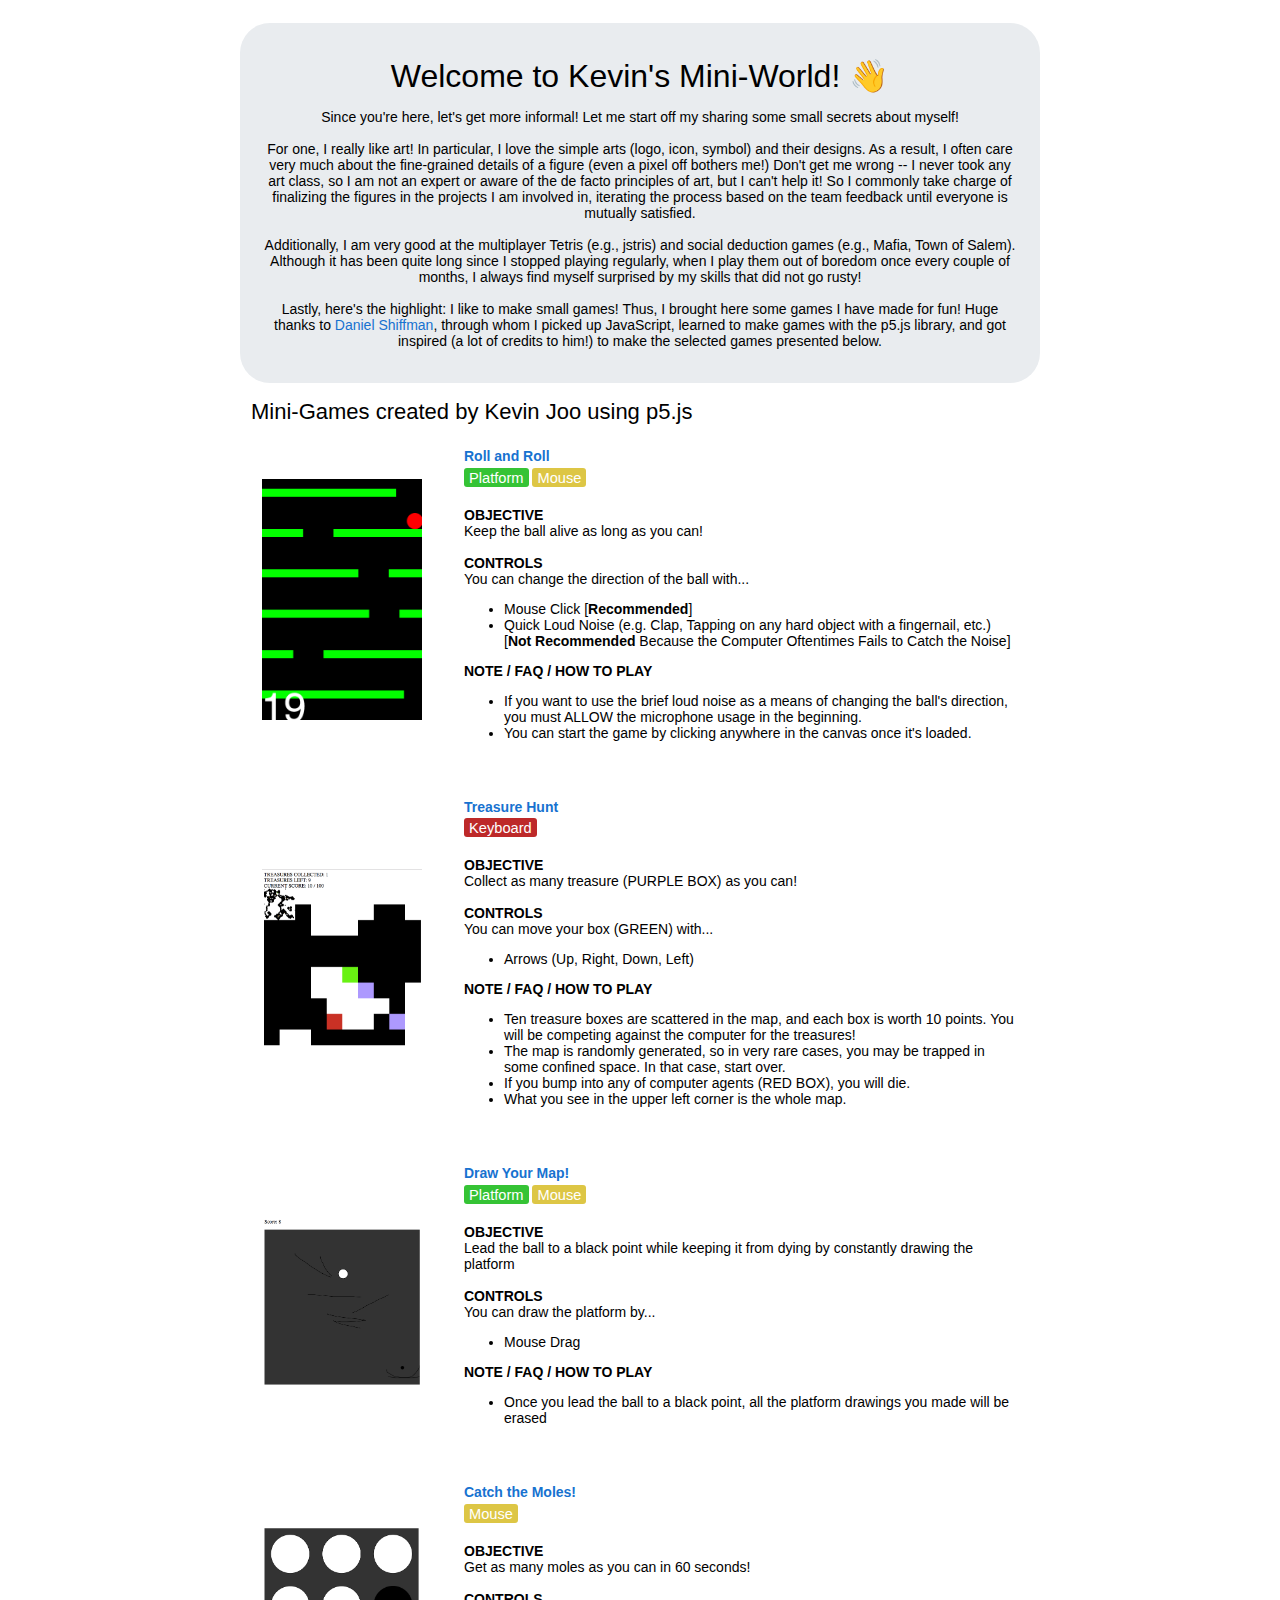
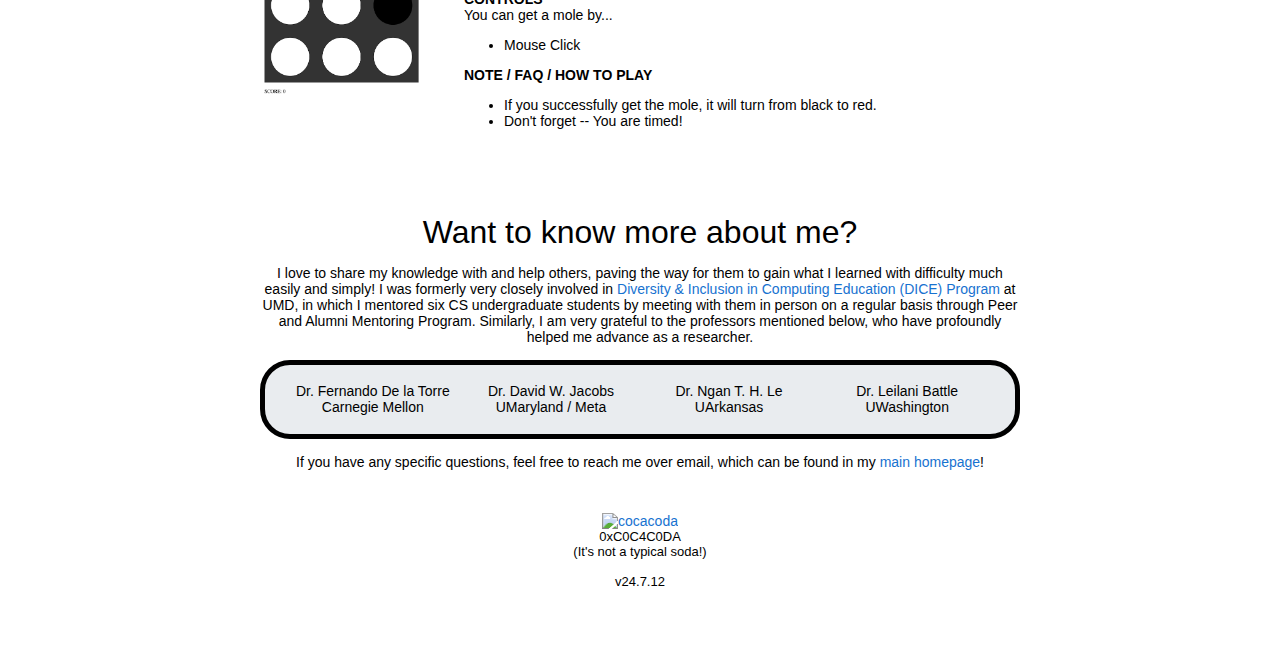
==== commit d910cb23: "Emergency Update" ====
--- a/miniworld/index.html
+++ b/miniworld/index.html
@@ -19,15 +19,18 @@
           <tr style="padding:0px">
             <td style="padding:2.5%;width:100%;vertical-align:middle">
               <p style="text-align:center">
-                <name>Welcome to Kevin's Mini-World!</name>
-              </p>
-              <p style="text-align:center">
-                Since you're here, let's get informal! Let me kick this off first: For one, I really like the simple art (e.g., logo, icon).  
-                <br />I care about the fine details of the simple art and take the messages conveyed by each part of an artwork seriously.  
-                <br />As a result, I usually take charge of creating figures and tables, iterating the process after receiving feedback until everyone on the team is satisfied.
-                <br /><br />Additionally, I like to play Tetris and social deduction games (e.g., Mafia, Town of Salem)!
-                I also like to <strong>make</strong> small games, so I brought here some games I have made for fun! 
-                Huge thanks to <a href="https://shiffman.net/about/">Daniel Shiffman</a>, through whom I picked up JavaScript and learned to make games with the p5.js library.
+                <name>Welcome to Kevin's Mini-World! <span class="waving-hand">👋</span></name>
+              </p>
+              <p style="text-align:center">
+                Since you're here, let's get more informal! Let me start off my sharing some small secrets about myself!
+                
+                <br /><br />For one, I really like art! In particular, I love the simple arts (logo, icon, symbol) and their designs.
+                As a result, I often care very much about the fine-grained details of a figure (even a pixel off bothers me!) Don't get me wrong -- I never took any art class, so I am not an expert or aware of the de facto principles of art, but I can't help it! So I commonly take charge of finalizing the figures in the projects I am involved in, iterating the process based on the team feedback until everyone is mutually satisfied.
+
+                <br /><br />Additionally, I am very good at the multiplayer Tetris (e.g., jstris) and social deduction games (e.g., Mafia, Town of Salem). Although it has been quite long since I stopped playing regularly, when I play them out of boredom once every couple of months, I always find myself surprised by my skills that did not go rusty!
+
+                <br /><br />Lastly, here's the highlight: I like to make small games! Thus, I brought here some games I have made for fun! 
+                Huge thanks to <a href="https://tisch.nyu.edu/about/directory/itp/1984778605">Daniel Shiffman</a>, through whom I picked up JavaScript, learned to make games with the p5.js library, and got inspired (a lot of credits to him!) to make the selected games presented below.
               </p>
             </td>
           </tr>
@@ -58,10 +61,10 @@
               <strong>CONTROLS</strong><br />
               You can change the direction of the ball with...
               <ul>
-                <li>Mouse Click [Recommended]</li>
-                <li>Quick Loud Noise (e.g. Clap, Tapping on any hard object with a fingernail, etc.)</li>
-              </ul>
-              <strong>NOTE</strong><br />
+                <li>Mouse Click [<strong>Recommended</strong>]</li>
+                <li>Quick Loud Noise (e.g. Clap, Tapping on any hard object with a fingernail, etc.) [<strong>Not Recommended </strong>Because the Computer Oftentimes Fails to Catch the Noise]</li>
+              </ul>
+              <strong>NOTE / FAQ / HOW TO PLAY</strong><br />
               <ul>
                 <li>If you want to use the brief loud noise as a means of changing the ball's direction, you must ALLOW the microphone usage in the beginning.</li>
                 <li>You can start the game by clicking anywhere in the canvas once it's loaded.</li>
@@ -89,7 +92,7 @@
               <ul>
                 <li>Arrows (Up, Right, Down, Left)</li>
               </ul>
-              <strong>NOTE</strong><br />
+              <strong>NOTE / FAQ / HOW TO PLAY</strong><br />
               <ul>
                 <li>Ten treasure boxes are scattered in the map, and each box is worth 10 points.  You will be competing against the computer for the treasures!</li>
                 <li>The map is randomly generated, so in very rare cases, you may be trapped in some confined space.  In that case, start over.</li>
@@ -120,7 +123,7 @@
               <ul>
                 <li>Mouse Drag</li>
               </ul>
-              <strong>NOTE</strong><br />
+              <strong>NOTE / FAQ / HOW TO PLAY</strong><br />
               <ul>
                 <li>Once you lead the ball to a black point, all the platform drawings you made will be erased</li>
               </ul>
@@ -176,7 +179,7 @@
               <ul>
                 <li>Mouse Click</li>
               </ul>
-              <strong>NOTE</strong><br />
+              <strong>NOTE / FAQ / HOW TO PLAY</strong><br />
               <ul>
                 <li>If you successfully get the mole, it will turn from black to red.</li>
                 <li>Don't forget -- You are timed!</li>
@@ -217,8 +220,8 @@
               </p>
               <p style="text-align:center">
                 I love to share my knowledge with and help others, paving the way for them to gain what I learned with difficulty much easily and simply! 
-                I am very closely involved in <a href="https://inclusion.cs.umd.edu/programs">Diversity & Inclusion in Computing Education (DICE) Program</a> at UMD, in which I mentor 
-                six CS undergraduate students by meeting with them in person through Peer and Alumni Mentoring Program.
+                I was formerly very closely involved in <a href="https://inclusion.cs.umd.edu/programs">Diversity & Inclusion in Computing Education (DICE) Program</a> at UMD, in which I mentored 
+                six CS undergraduate students by meeting with them in person on a regular basis through Peer and Alumni Mentoring Program.
                 Similarly, I am very grateful to the professors mentioned below, who have profoundly helped me advance as a researcher.
               </p>
               <table style="border: 5px solid;border-radius:30px;margin-top:15px;margin-bottom:15px;background-color:#e9ecef;width:100%;border-spacing:0px;border-collapse:separate;margin-right:auto;margin-left:auto;"><tbody>
@@ -262,14 +265,14 @@
               </p>
               <br />
               <p style="text-align:center;font-size:small;">
-                <a href="https://raw.githubusercontent.com/hyekangjoo/hyekangjoo.github.io/master/images/cocacoda-orig.png"><img src="../images/cocacoda-orig.png" alt="cocacoda" width="50"></a>
+                <a href="https://raw.githubusercontent.com/hyekangjoo/hyekangjoo.github.io/master/images/cocacoda-orig.png" class="waving-hand2"><img src="../images/cocacoda-orig.png" alt="cocacoda" width="50"></a>
                 <br />
                 0xC0C4C0DA
                 <br />
                 (It's not a typical soda!)
                 <br />
                 <br />
-                v22.7.23
+                v24.7.12
               </p>
             </td>
           </tr>
--- a/stylesheet.css
+++ b/stylesheet.css
@@ -30,11 +30,11 @@
   text-align: left;
   background-color: #1E2021;
   padding: 10px;
-  width: 270px;
+  width: 190px;;;;;;;;;;
   position: absolute;
   border-radius: 3px;
   box-shadow: 1px 1px 1px rgba(0, 0, 0, 0.2);
-  right: -240px;
+  right: -175px;;;;;;;;;;
   color: #FFF;
   font-size: 13px;
   line-height: 1.4;
@@ -47,7 +47,7 @@
   height: 0;
   border:10px solid transparent;
   border-bottom-color:#1E2021;
-  right: 250px;
+  right: 185px;;;;;;;;; 
   top:-19px;
 }
 
@@ -297,7 +297,7 @@
 }
 
 .img_container {
-  margin-right: 20px;
+  margin-right: 30px;
   display: inline-block;
 }
 
@@ -385,6 +385,17 @@
 
 .category_computervision {
   background-color: #bd2929;
+  color: white;
+  display: inline;
+  border-radius: 3px;
+  font-size: 11pt;
+  padding: 1.5px 5px;
+  font-weight: 500;
+  line-height: 20pt;
+}
+
+.category_multimodality {
+  background-color: #81dc36;
   color: white;
   display: inline;
   border-radius: 3px;
